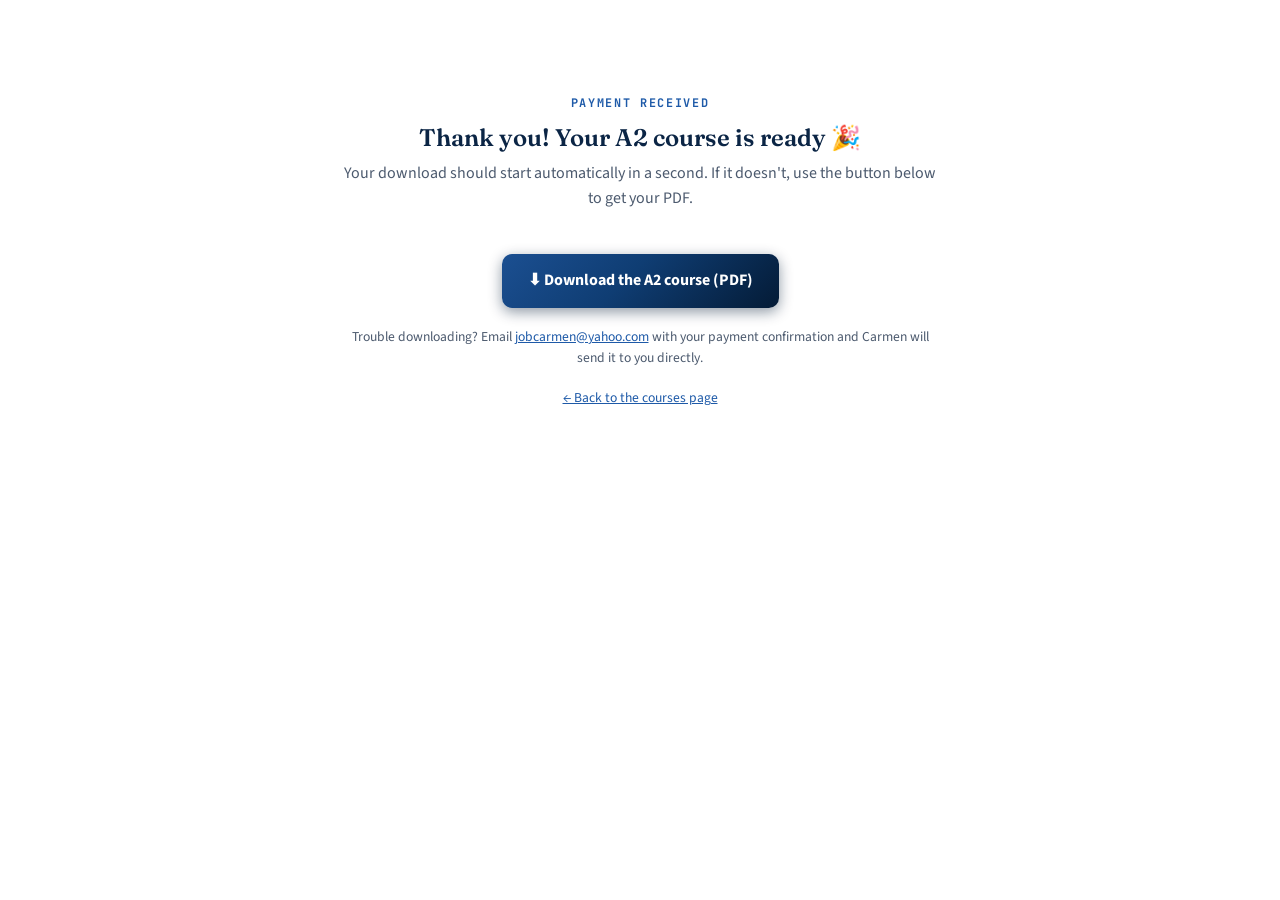
==== thank-you-a2.html @ 276122d5 "Add files via upload" ====
<!DOCTYPE html>
<html lang="en">
<head>
<meta charset="UTF-8">
<meta name="viewport" content="width=device-width, initial-scale=1.0">
<title>Thank you! Your A2 course download | Carmen Crai</title>
<meta name="robots" content="noindex">
<link rel="icon" href="assets/img/favicon.png">
<link rel="preconnect" href="https://fonts.googleapis.com">
<link href="https://fonts.googleapis.com/css2?family=Fraunces:wght@500;600;700&family=Source+Sans+3:wght@400;600;700&family=JetBrains+Mono:wght@500;700&display=swap" rel="stylesheet">
<link rel="stylesheet" href="assets/css/style.css">
<style>
  .thankyou-wrap{ max-width:640px; margin:0 auto; padding:90px 24px 70px; text-align:center; }
  .thankyou-wrap h1{ margin-bottom:.4em; }
  .thankyou-wrap p{ color:var(--ink-soft); line-height:1.6; }
  .btn-blue-gradient{
    display:inline-flex; align-items:center; justify-content:center; gap:8px;
    background:linear-gradient(135deg,#1B4F91 0%,#0F3D73 45%,#041B36 100%) !important;
    color:#fff !important; font-weight:700; border:none; border-radius:10px;
    padding:14px 26px; text-decoration:none; font-size:1rem;
    box-shadow:0 4px 14px rgba(4,27,54,.45); margin-top:26px;
  }
  .thankyou-note{ font-size:.85rem; margin-top:18px; }
</style>
</head>
<body>

<section class="thankyou-wrap">
  <span class="eyebrow">Payment received</span>
  <h1>Thank you! Your A2 course is ready 🎉</h1>
  <p>Your download should start automatically in a second. If it doesn't, use the button below to get your PDF.</p>
  <a id="downloadLink" class="btn-blue-gradient" href="courses/English_in_Chapters_A2.pdf" download>⬇ Download the A2 course (PDF)</a>
  <p class="thankyou-note">Trouble downloading? Email <a href="mailto:jobcarmen@yahoo.com">jobcarmen@yahoo.com</a> with your payment confirmation and Carmen will send it to you directly.</p>
  <p class="thankyou-note"><a href="index.html#courses">← Back to the courses page</a></p>
</section>

<script>
  // Auto-trigger the download once the page loads.
  window.addEventListener('load', function () {
    setTimeout(function () {
      document.getElementById('downloadLink').click();
    }, 400);
  });
</script>
</body>
</html>
---- assets/css/style.css ----
/* ===========================================================
   English at A2–B2 Level — site styles
   Palette: navy #0B2545, mid-blue #1E5AA8, sky #4FA8E0,
            light tint #EAF3FB, gold accent #F2A93B (CTA only)
   =========================================================== */

:root{
  --navy:#0B2545;
  --mid:#1E5AA8;
  --sky:#4FA8E0;
  --tint:#EAF3FB;
  --tint2:#F4F9FD;
  --gold:#F2A93B;
  --gold-dark:#D98F1E;
  --ink:#122036;
  --ink-soft:#4C5A6E;
  --line:#D9E6F3;
  --white:#FFFFFF;
  --radius:14px;
  --maxw:1120px;
  --shadow:0 12px 30px -14px rgba(11,37,69,.28);
}

*{box-sizing:border-box;}
html{scroll-behavior:smooth;}
body{
  margin:0;
  font-family:'Source Sans 3', 'Segoe UI', Arial, sans-serif;
  color:var(--ink);
  background:var(--white);
  line-height:1.6;
  -webkit-font-smoothing:antialiased;
}
h1,h2,h3,h4{
  font-family:'Fraunces', Georgia, serif;
  color:var(--navy);
  margin:0 0 .5em;
  line-height:1.15;
  font-weight:600;
}
p{margin:0 0 1em;color:var(--ink-soft);}
a{color:var(--mid);}
img{max-width:100%;display:block;}
.wrap{max-width:var(--maxw);margin:0 auto;padding:0 24px;}
.eyebrow{
  font-family:'JetBrains Mono', 'Courier New', monospace;
  text-transform:uppercase;
  letter-spacing:.14em;
  font-size:.74rem;
  color:var(--mid);
  font-weight:700;
  display:inline-block;
  margin-bottom:.9em;
}
.divider{
  width:64px;height:6px;border-radius:4px;
  background:linear-gradient(90deg,var(--navy),var(--sky));
  margin:.6em 0 1.4em;
}
.divider.center{margin-left:auto;margin-right:auto;}

/* ---------- Buttons ---------- */
.btn{
  display:inline-flex;align-items:center;gap:.5em;
  padding:.85em 1.6em;border-radius:999px;
  font-weight:700;font-size:1rem;text-decoration:none;
  border:2px solid transparent;cursor:pointer;
  transition:transform .15s ease, box-shadow .15s ease, background .15s ease;
  font-family:'Source Sans 3',sans-serif;
}
.btn:hover{transform:translateY(-2px);}
.btn-primary{
  background:linear-gradient(90deg,var(--navy),var(--mid));
  color:var(--white);
  box-shadow:var(--shadow);
}
.btn-primary:hover{box-shadow:0 16px 32px -12px rgba(11,37,69,.45);}
.btn-ghost{
  background:transparent;border-color:rgba(255,255,255,.55);color:var(--white);
}
.btn-ghost:hover{background:rgba(255,255,255,.12);}
.btn-gold{
  background:linear-gradient(90deg,var(--gold-dark),var(--gold));
  color:var(--navy);
  box-shadow:0 12px 26px -12px rgba(217,143,30,.55);
}
.btn-outline{
  background:var(--white);border-color:var(--line);color:var(--mid);
}
.btn-outline:hover{border-color:var(--mid);}
.btn-block{width:100%;justify-content:center;}

/* ---------- Nav ---------- */
header.site-nav{
  position:sticky;top:0;z-index:50;
  background:rgba(255,255,255,.9);
  backdrop-filter:blur(8px);
  border-bottom:1px solid var(--line);
}
.nav-inner{
  display:flex;align-items:center;justify-content:space-between;
  padding:16px 24px;max-width:var(--maxw);margin:0 auto;
}
.brand{display:flex;align-items:center;gap:10px;text-decoration:none;}
.brand-mark{
  width:38px;height:38px;border-radius:10px;
  background:linear-gradient(135deg,var(--navy),var(--sky));
  color:#fff;font-family:'Fraunces',serif;font-weight:700;
  display:flex;align-items:center;justify-content:center;font-size:1rem;
  flex:none;
}
.brand-text{font-family:'Fraunces',serif;font-weight:600;color:var(--navy);font-size:1.05rem;line-height:1.15;}
.brand-text small{display:block;font-family:'Source Sans 3',sans-serif;font-weight:400;color:var(--ink-soft);font-size:.72rem;letter-spacing:.03em;}
nav.links{display:flex;gap:28px;align-items:center;}
nav.links a{
  text-decoration:none;color:var(--ink);font-weight:600;font-size:.95rem;
  padding:6px 2px;border-bottom:2px solid transparent;
}
nav.links a:hover{border-color:var(--sky);color:var(--navy);}
.nav-cta{display:none;}
@media(min-width:760px){.nav-cta{display:inline-flex;}}
.nav-toggle{display:none;background:none;border:none;font-size:1.6rem;color:var(--navy);cursor:pointer;}
@media(max-width:759px){
  nav.links{display:none;}
  .nav-toggle{display:block;}
  nav.links.open{
    display:flex;flex-direction:column;gap:0;position:absolute;top:70px;left:0;right:0;
    background:#fff;border-bottom:1px solid var(--line);padding:8px 24px 18px;
  }
  nav.links.open a{padding:12px 0;border-bottom:1px solid var(--line);}
}

/* ---------- Hero ---------- */
.hero{
  position:relative;color:#fff;overflow:hidden;
  background:linear-gradient(115deg,var(--navy) 0%, var(--mid) 55%, var(--sky) 100%);
}
.hero::after{
  content:"";position:absolute;inset:0;
  background:radial-gradient(680px 420px at 84% 18%, rgba(255,255,255,.14), transparent 60%);
  pointer-events:none;
}
.hero-inner{
  max-width:var(--maxw);margin:0 auto;padding:88px 24px 76px;
  display:grid;grid-template-columns:1.15fr .85fr;gap:48px;align-items:center;
  position:relative;z-index:1;
}
@media(max-width:860px){.hero-inner{grid-template-columns:1fr;padding:56px 24px 48px;}}
.hero h1{color:#fff;font-size:clamp(2.1rem,4.6vw,3.15rem);margin-bottom:.4em;}
.hero h1 em{font-style:normal;color:#FFE3B0;}
.hero p.lead{color:rgba(255,255,255,.88);font-size:1.14rem;max-width:52ch;}
.hero-cta{display:flex;gap:14px;flex-wrap:wrap;margin-top:1.6em;}
.hero-stats{
  display:flex;gap:28px;margin-top:2.4em;flex-wrap:wrap;
}
.hero-stats div{min-width:110px;}
.hero-stats strong{display:block;font-family:'Fraunces',serif;font-size:1.6rem;color:#fff;}
.hero-stats span{font-size:.82rem;color:rgba(255,255,255,.75);}

.hero-card{
  background:rgba(255,255,255,.08);
  border:1px solid rgba(255,255,255,.25);
  border-radius:var(--radius);
  padding:26px 26px 22px;
  backdrop-filter:blur(6px);
}
.hero-card h3{color:#fff;font-size:1.1rem;margin-bottom:.2em;}
.hero-card p{color:rgba(255,255,255,.82);font-size:.92rem;}
.hero-chip-row{display:flex;flex-wrap:wrap;gap:8px;margin-top:14px;}
.chip{
  font-family:'JetBrains Mono',monospace;font-size:.72rem;letter-spacing:.03em;
  background:rgba(255,255,255,.14);color:#fff;padding:6px 10px;border-radius:999px;
  border:1px solid rgba(255,255,255,.25);
}

/* ---------- Sections ---------- */
section{padding:88px 0;}
section.tint{background:var(--tint2);}
.section-head{max-width:660px;margin:0 auto 48px;text-align:center;}
.section-head p{font-size:1.06rem;}
.section-head.left{margin-left:0;text-align:left;}

/* ---------- About ---------- */
.about-grid{
  display:grid;grid-template-columns:.85fr 1.15fr;gap:56px;align-items:flex-start;
}
@media(max-width:860px){.about-grid{grid-template-columns:1fr;}}
.avatar-block{
  background:linear-gradient(160deg,var(--navy),var(--mid));
  border-radius:var(--radius);padding:34px 28px;color:#fff;
  box-shadow:var(--shadow);
}
.avatar-circle{
  width:86px;height:86px;border-radius:50%;
  background:linear-gradient(135deg,var(--sky),#fff);
  color:var(--navy);font-family:'Fraunces',serif;font-weight:700;font-size:1.9rem;
  display:flex;align-items:center;justify-content:center;margin-bottom:18px;
}
.avatar-block h3{color:#fff;margin-bottom:.15em;}
.avatar-block .role{color:#CFE4FA;font-size:.92rem;margin-bottom:1.1em;}
.avatar-block ul{list-style:none;margin:0;padding:0;}
.avatar-block li{
  display:flex;gap:10px;align-items:flex-start;font-size:.9rem;
  color:rgba(255,255,255,.9);padding:8px 0;border-top:1px solid rgba(255,255,255,.18);
}
.avatar-block li:first-of-type{border-top:none;}
.avatar-block li b{color:#FFE3B0;font-weight:700;}

.capability-list{list-style:none;margin:0;padding:0;display:grid;gap:16px;}
.capability-list li{
  display:flex;gap:14px;background:#fff;border:1px solid var(--line);
  border-radius:12px;padding:16px 18px;
}
.cap-mark{
  flex:none;width:34px;height:34px;border-radius:9px;
  background:var(--tint);color:var(--mid);font-weight:700;font-family:'Fraunces',serif;
  display:flex;align-items:center;justify-content:center;
}
.capability-list h4{margin:0 0 .2em;font-size:1.02rem;}
.capability-list p{margin:0;font-size:.92rem;}

.timeline{margin-top:40px;}
.timeline h3{font-size:1.05rem;margin-bottom:1.1em;}
.timeline-row{
  display:grid;grid-template-columns:190px 1fr;gap:16px;
  padding:14px 0;border-top:1px solid var(--line);
}
.timeline-row:first-of-type{border-top:none;}
.timeline-row .tag{font-family:'JetBrains Mono',monospace;font-size:.72rem;color:var(--mid);letter-spacing:.03em;}
.timeline-row .role{font-weight:700;color:var(--navy);font-size:.95rem;}
.timeline-row .org{color:var(--ink-soft);font-size:.88rem;}

/* ---------- Courses ---------- */
.course-grid{display:grid;grid-template-columns:1fr 1fr;gap:32px;}
@media(max-width:820px){.course-grid{grid-template-columns:1fr;}}
.course-card{
  border:1px solid var(--line);border-radius:var(--radius);overflow:hidden;
  background:#fff;box-shadow:var(--shadow);display:flex;flex-direction:column;
}
.course-band{height:88px;background:linear-gradient(90deg,var(--navy),var(--sky));position:relative;}
.course-level{
  position:absolute;bottom:-18px;left:24px;
  background:#fff;border:1px solid var(--line);border-radius:10px;
  padding:8px 14px;font-family:'Fraunces',serif;font-weight:700;color:var(--navy);
  box-shadow:0 8px 18px -10px rgba(11,37,69,.4);
}
.course-body{padding:34px 26px 26px;flex:1;display:flex;flex-direction:column;}
.course-body h3{margin-bottom:.25em;}
.course-body .sub{color:var(--mid);font-weight:700;font-size:.85rem;margin-bottom:.9em;}
.course-feats{list-style:none;margin:0 0 22px;padding:0;display:grid;gap:8px;}
.course-feats li{font-size:.9rem;color:var(--ink-soft);display:flex;gap:8px;}
.course-feats li::before{content:"✓";color:var(--mid);font-weight:700;}
.course-price{
  display:flex;align-items:baseline;gap:6px;margin:6px 0 18px;
}
.course-price strong{font-family:'Fraunces',serif;font-size:2rem;color:var(--navy);}
.course-price span{color:var(--ink-soft);font-size:.85rem;}
.course-actions{display:flex;gap:10px;flex-wrap:wrap;margin-top:auto;}
.course-actions form{margin:0;flex:1;min-width:140px;}

/* ---------- Contact ---------- */
.contact-grid{display:grid;grid-template-columns:1fr 1fr;gap:20px;}
@media(max-width:700px){.contact-grid{grid-template-columns:1fr;}}
.contact-card{
  border:1px solid var(--line);border-radius:12px;padding:20px 22px;
  display:flex;gap:14px;align-items:flex-start;background:#fff;
  text-decoration:none;transition:border-color .15s ease, transform .15s ease;
}
.contact-card:hover{border-color:var(--sky);transform:translateY(-2px);}
.contact-icon{
  flex:none;width:40px;height:40px;border-radius:10px;background:var(--tint);
  display:flex;align-items:center;justify-content:center;font-size:1.15rem;
}
.contact-card h4{margin:0 0 2px;font-size:.98rem;color:var(--navy);}
.contact-card p{margin:0;font-size:.88rem;color:var(--ink-soft);}

/* ---------- Footer ---------- */
footer{background:var(--navy);color:rgba(255,255,255,.75);padding:38px 0;}
footer .wrap{display:flex;justify-content:space-between;align-items:center;flex-wrap:wrap;gap:12px;}
footer a{color:#fff;text-decoration:none;}
footer small{font-size:.82rem;}

/* ---------- Misc ---------- */
.badge-row{display:flex;flex-wrap:wrap;gap:10px;justify-content:center;margin-top:10px;}
.badge{
  font-family:'JetBrains Mono',monospace;font-size:.74rem;color:var(--navy);
  background:var(--tint);padding:6px 12px;border-radius:999px;border:1px solid var(--line);
}
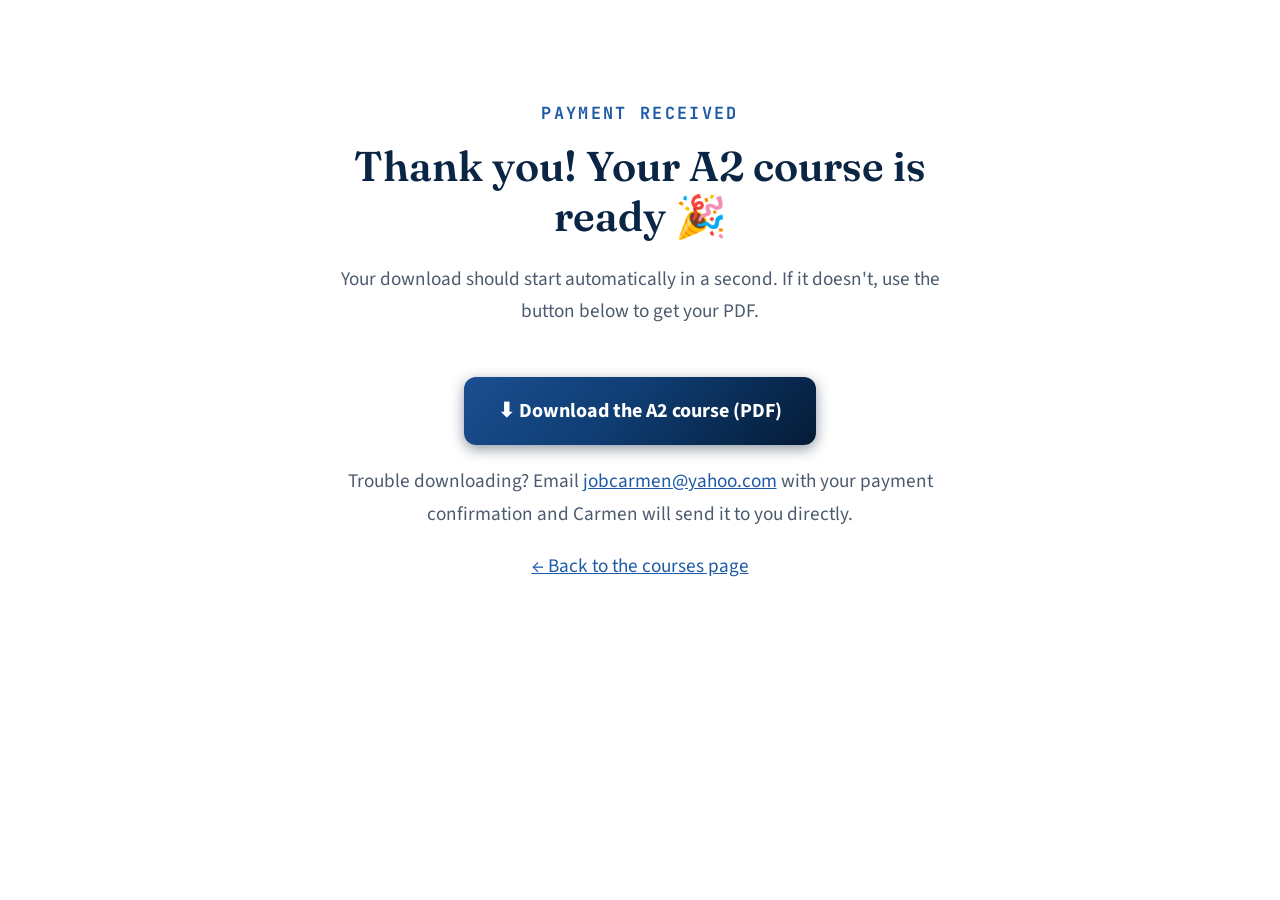
==== commit a94f7476: "Add files via upload" ====
--- a/thank-you-a2.html
+++ b/thank-you-a2.html
@@ -10,17 +10,22 @@
 <link href="https://fonts.googleapis.com/css2?family=Fraunces:wght@500;600;700&family=Source+Sans+3:wght@400;600;700&family=JetBrains+Mono:wght@500;700&display=swap" rel="stylesheet">
 <link rel="stylesheet" href="assets/css/style.css">
 <style>
-  .thankyou-wrap{ max-width:640px; margin:0 auto; padding:90px 24px 70px; text-align:center; }
-  .thankyou-wrap h1{ margin-bottom:.4em; }
-  .thankyou-wrap p{ color:var(--ink-soft); line-height:1.6; }
+  .thankyou-wrap{ max-width:700px; margin:0 auto; padding:100px 24px 80px; text-align:center; }
+  .thankyou-wrap .eyebrow{ font-size:1.05rem; }
+  .thankyou-wrap h1{ margin-bottom:.5em; font-size:2.6rem; line-height:1.2; }
+  .thankyou-wrap p{ color:var(--ink-soft); line-height:1.7; font-size:1.2rem; }
   .btn-blue-gradient{
     display:inline-flex; align-items:center; justify-content:center; gap:8px;
     background:linear-gradient(135deg,#1B4F91 0%,#0F3D73 45%,#041B36 100%) !important;
-    color:#fff !important; font-weight:700; border:none; border-radius:10px;
-    padding:14px 26px; text-decoration:none; font-size:1rem;
-    box-shadow:0 4px 14px rgba(4,27,54,.45); margin-top:26px;
+    color:#fff !important; font-weight:700; border:none; border-radius:12px;
+    padding:18px 34px; text-decoration:none; font-size:1.25rem;
+    box-shadow:0 4px 14px rgba(4,27,54,.45); margin-top:30px;
   }
-  .thankyou-note{ font-size:.85rem; margin-top:18px; }
+  .thankyou-note{ font-size:1.02rem; margin-top:20px; }
+  @media (max-width:480px){
+    .thankyou-wrap h1{ font-size:2rem; }
+    .thankyou-wrap p{ font-size:1.05rem; }
+  }
 </style>
 </head>
 <body>
@@ -29,7 +34,7 @@
   <span class="eyebrow">Payment received</span>
   <h1>Thank you! Your A2 course is ready 🎉</h1>
   <p>Your download should start automatically in a second. If it doesn't, use the button below to get your PDF.</p>
-  <a id="downloadLink" class="btn-blue-gradient" href="courses/English_in_Chapters_A2.pdf" download>⬇ Download the A2 course (PDF)</a>
+  <a id="downloadLink" class="btn-blue-gradient" href="https://raw.githubusercontent.com/CraiCarmen/English_Teacher/main/courses/English_Course_A2.pdf" download target="_blank" rel="noopener">⬇ Download the A2 course (PDF)</a>
   <p class="thankyou-note">Trouble downloading? Email <a href="mailto:jobcarmen@yahoo.com">jobcarmen@yahoo.com</a> with your payment confirmation and Carmen will send it to you directly.</p>
   <p class="thankyou-note"><a href="index.html#courses">← Back to the courses page</a></p>
 </section>
